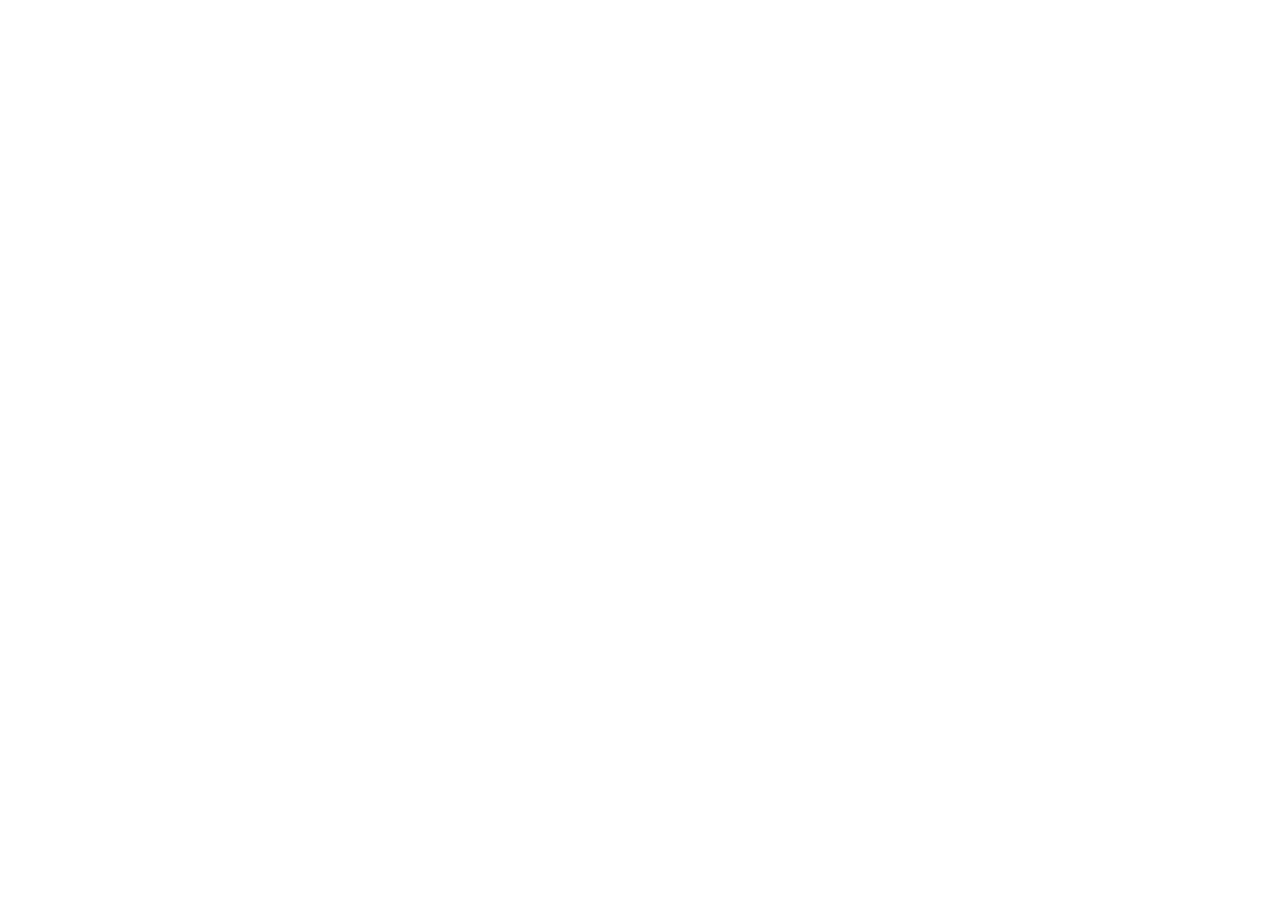
==== index.html @ 8c8f3165 "Updates" ====
<!DOCTYPE html>
<html lang="pt-BR">
  <head>
    <meta charset="UTF-8" />
    <link rel="icon" type="image/svg+xml" href="/Jujutsu-Windows/vite.svg" />
    <meta name="viewport" content="width=device-width, initial-scale=1.0" />
    <title>CRIS — Feiticeiros &amp; Maldições</title>
    <link rel="preconnect" href="https://fonts.googleapis.com" />
    <link rel="preconnect" href="https://fonts.gstatic.com" crossorigin />
    <link
      href="https://fonts.googleapis.com/css2?family=Inter:wght@400;500;600;700&display=swap"
      rel="stylesheet"
    />
    <script type="module" crossorigin src="/Jujutsu-Windows/assets/index-BtqvdsdC.js"></script>
    <link rel="stylesheet" crossorigin href="/Jujutsu-Windows/assets/index-BmxvVQAE.css">
  </head>
  <body>
    <div id="app"></div>
  </body>
</html>
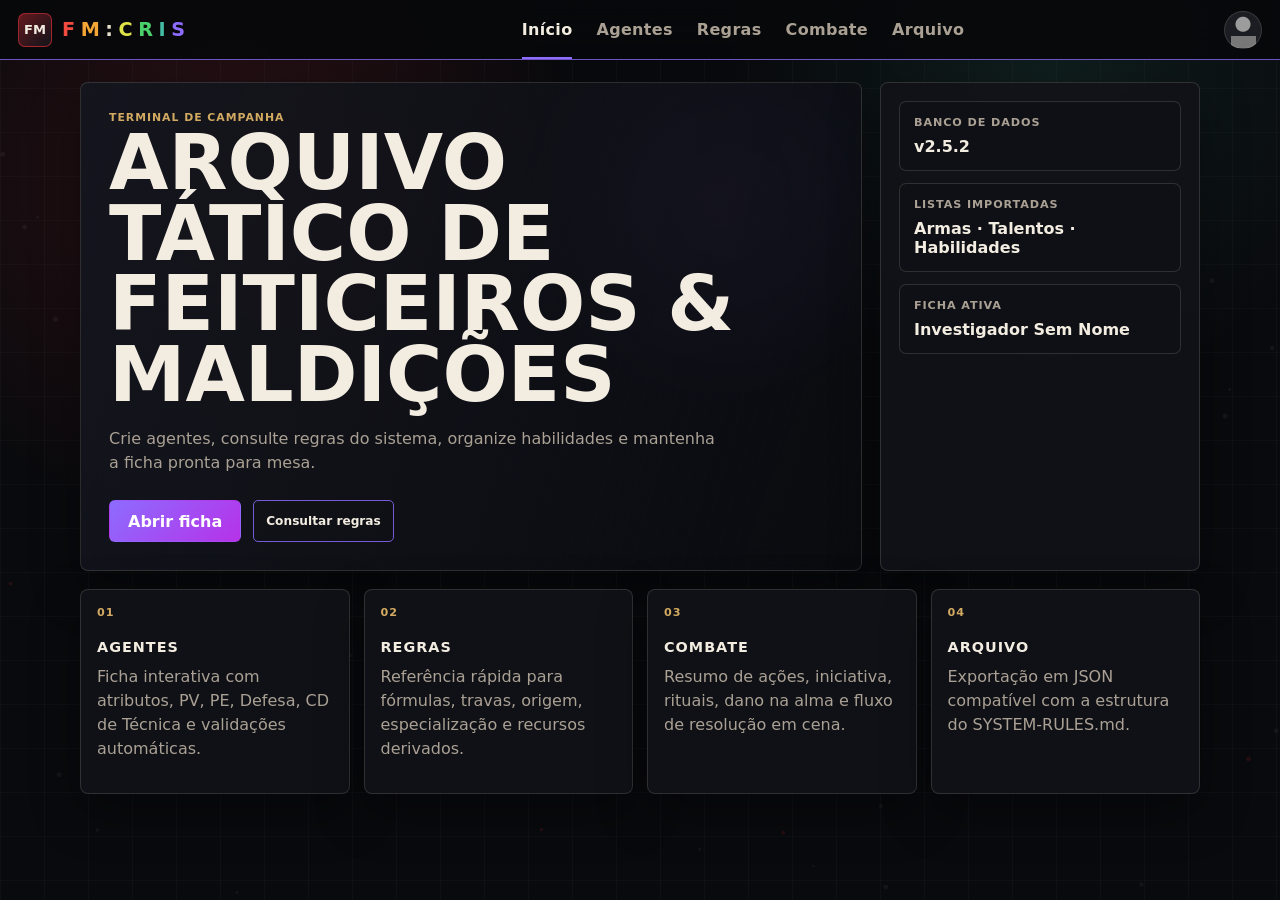
==== commit 157cfaef: "new ver" ====
--- a/index.html
+++ b/index.html
@@ -1,21 +1,241 @@
-<!DOCTYPE html>
-<html lang="pt-BR">
-  <head>
-    <meta charset="UTF-8" />
-    <link rel="icon" type="image/svg+xml" href="/Jujutsu-Windows/vite.svg" />
-    <meta name="viewport" content="width=device-width, initial-scale=1.0" />
-    <title>CRIS — Feiticeiros &amp; Maldições</title>
-    <link rel="preconnect" href="https://fonts.googleapis.com" />
-    <link rel="preconnect" href="https://fonts.gstatic.com" crossorigin />
-    <link
-      href="https://fonts.googleapis.com/css2?family=Inter:wght@400;500;600;700&display=swap"
-      rel="stylesheet"
-    />
-    <script type="module" crossorigin src="/Jujutsu-Windows/assets/index-BtqvdsdC.js"></script>
-    <link rel="stylesheet" crossorigin href="/Jujutsu-Windows/assets/index-BmxvVQAE.css">
-  </head>
-  <body>
-    <div id="app"></div>-
-  </body>
-</html>
+<!doctype html>
+<html lang="pt-BR">
+  <head>
+    <meta charset="UTF-8" />
+    <meta name="viewport" content="width=device-width, initial-scale=1.0" />
+    <title>Feiticeiros & Maldições | Ficha</title>
+    <link rel="stylesheet" href="styles.css" />
+  </head>
+  <body>
+    <canvas id="veil" aria-hidden="true"></canvas>
+
+    <header class="topbar">
+      <a class="brand" href="#home" aria-label="Feiticeiros & Maldições">
+        <span class="brand-mark">FM</span>
+        <span class="brand-name"><i>F</i><i>M</i><i>:</i><i>C</i><i>R</i><i>I</i><i>S</i></span>
+      </a>
+      <nav class="nav" aria-label="Seções">
+        <button class="nav-button is-active" data-tab="home">Início</button>
+        <button class="nav-button" data-tab="builder">Agentes</button>
+        <button class="nav-button" data-tab="rules">Regras</button>
+        <button class="nav-button" data-tab="combat">Combate</button>
+        <button class="nav-button" data-tab="export">Arquivo</button>
+      </nav>
+      <button class="profile-dot" type="button" aria-label="Perfil"></button>
+    </header>
+
+    <main class="app-shell">
+      <section class="tab-panel is-active" id="home">
+        <section class="home-grid">
+          <article class="home-hero">
+            <p class="kicker">Terminal de campanha</p>
+            <h1>Arquivo tático de Feiticeiros & Maldições</h1>
+            <p>
+              Crie agentes, consulte regras do sistema, organize habilidades e mantenha a ficha pronta para mesa.
+            </p>
+            <div class="home-actions">
+              <button class="primary-button" type="button" data-open-tab="builder">Abrir ficha</button>
+              <button class="ghost-button" type="button" data-open-tab="rules">Consultar regras</button>
+            </div>
+          </article>
+
+          <aside class="home-status">
+            <div>
+              <span>Banco de dados</span>
+              <strong>v2.5.2</strong>
+            </div>
+            <div>
+              <span>Listas importadas</span>
+              <strong>Armas · Talentos · Habilidades</strong>
+            </div>
+            <div>
+              <span>Ficha ativa</span>
+              <strong id="homeAgentName">Investigador Sem Nome</strong>
+            </div>
+          </aside>
+        </section>
+
+        <section class="home-modules">
+          <article class="module-card" data-open-tab="builder">
+            <span>01</span>
+            <h2>Agentes</h2>
+            <p>Ficha interativa com atributos, PV, PE, Defesa, CD de Técnica e validações automáticas.</p>
+          </article>
+          <article class="module-card" data-open-tab="rules">
+            <span>02</span>
+            <h2>Regras</h2>
+            <p>Referência rápida para fórmulas, travas, origem, especialização e recursos derivados.</p>
+          </article>
+          <article class="module-card" data-open-tab="combat">
+            <span>03</span>
+            <h2>Combate</h2>
+            <p>Resumo de ações, iniciativa, rituais, dano na alma e fluxo de resolução em cena.</p>
+          </article>
+          <article class="module-card" data-open-tab="export">
+            <span>04</span>
+            <h2>Arquivo</h2>
+            <p>Exportação em JSON compatível com a estrutura do SYSTEM-RULES.md.</p>
+          </article>
+        </section>
+      </section>
+
+      <section class="tab-panel" id="builder">
+        <section class="sheet-grid">
+          <aside class="character-column">
+            <section class="identity-line">
+              <div class="portrait" aria-hidden="true"></div>
+              <div class="identity-fields">
+                <label>Personagem <input id="name" value="Investigador Sem Nome" autocomplete="off" /></label>
+                <label>Origem <select id="origin"></select></label>
+              </div>
+            </section>
+
+            <section class="attribute-orbit" aria-label="Atributos">
+              <button class="orbit-edit" id="randomizeBtn" type="button" title="Gerar ficha">✦</button>
+              <div class="orbit-core">Atributos</div>
+              <div class="orbit-node orbit-top" data-attr="destreza"></div>
+              <div class="orbit-node orbit-left" data-attr="forca"></div>
+              <div class="orbit-node orbit-right" data-attr="inteligencia"></div>
+              <div class="orbit-node orbit-bottom-left" data-attr="presenca"></div>
+              <div class="orbit-node orbit-bottom-right" data-attr="constituicao"></div>
+              <div class="orbit-node orbit-hidden" data-attr="sabedoria"></div>
+            </section>
+
+            <section class="mini-stats">
+              <label>Nível <input id="level" type="number" min="1" max="20" value="1" /></label>
+              <label>XP <input id="xp" type="number" min="0" value="0" /></label>
+              <label>Grau <output id="gradeBadge">4° grau</output></label>
+            </section>
+            <p class="point-buy" id="pointBuy">Point Buy: 17 restantes</p>
+
+            <section class="resource-stack">
+              <div class="resource red"><span>Vida</span><strong id="hp">0 / 0</strong></div>
+              <div class="resource violet"><span id="energyLabel">PE</span><strong id="energy">0 / 0</strong></div>
+              <div class="resource amber"><span>Integridade</span><strong id="integrity">0 / 0</strong></div>
+            </section>
+
+            <section class="defense-row">
+              <div class="shield"><strong id="defense">10</strong></div>
+              <div>
+                <span>Defesa</span>
+                <small id="defenseFormula">10 + DES + nível</small>
+              </div>
+              <label>Iniciativa <output id="initiative">+0</output></label>
+            </section>
+
+            <section class="line-fields">
+              <label>Especialização <select id="specialization"></select></label>
+              <label>Atributo da técnica <select id="techAttr"></select></label>
+              <label>Percepção treinada <select id="perceptionTrained"><option value="no">Não</option><option value="yes">Sim</option></select></label>
+            </section>
+          </aside>
+
+          <section class="skills-column">
+            <div class="column-head">
+              <div>
+                <p class="kicker">Bônus e testes</p>
+                <h1>Perícias</h1>
+              </div>
+              <span id="levelTrace">Nível 1 · BT +2</span>
+            </div>
+            <div class="skill-table-head">
+              <span>Perícia</span>
+              <span>Atr</span>
+              <span>Bônus</span>
+              <span>Treino</span>
+            </div>
+            <div class="skill-list" id="skillList"></div>
+          </section>
+
+          <section class="details-column">
+            <div class="details-actions">
+              <button class="ghost-button" type="button">Personalização</button>
+              <button class="icon-button" type="button" title="Compartilhar">⌁</button>
+              <button class="icon-button" type="button" title="Configurações">⚙</button>
+            </div>
+
+            <nav class="detail-tabs" aria-label="Detalhes da ficha">
+              <button class="detail-tab is-active" data-detail="abilities">Habilidades</button>
+              <button class="detail-tab" data-detail="stats">Status</button>
+              <button class="detail-tab" data-detail="inventory">Inventário</button>
+              <button class="detail-tab" data-detail="notes">Descrição</button>
+            </nav>
+
+            <section class="detail-panel is-active" id="abilities">
+              <div class="filter-line">
+                <input placeholder="Filtrar habilidades" />
+                <button class="add-button" type="button">Adicionar</button>
+              </div>
+              <button class="new-button" type="button">Nova habilidade</button>
+              <div class="summary-grid" id="summaryCards"></div>
+              <section class="alerts" id="warnings" aria-live="polite"></section>
+            </section>
+
+            <section class="detail-panel" id="stats">
+              <div class="status-cards">
+                <article><span>Atenção</span><strong id="attention">0</strong></article>
+                <article><span>CD Técnica</span><strong id="techDc">0</strong></article>
+                <article><span>Alma</span><div class="meter"><i id="soulFill"></i></div></article>
+              </div>
+              <div class="attribute-grid" id="attributes"></div>
+            </section>
+
+            <section class="detail-panel" id="inventory">
+              <div class="summary-grid" id="inventoryPreview"></div>
+            </section>
+
+            <section class="detail-panel" id="notes">
+              <p class="muted-text">Use a aba Arquivo para copiar o JSON completo da ficha. Esta área fica reservada para traços, ideais, ligações, complicações e domínio inato.</p>
+            </section>
+          </section>
+        </section>
+      </section>
+
+      <section class="tab-panel" id="rules">
+        <header class="page-head">
+          <p class="kicker">Referência rápida</p>
+          <h1>Fórmulas e travas</h1>
+        </header>
+        <div class="rule-grid">
+          <article class="panel"><h2>Atributos</h2><p>Modificador = piso((atributo - 10) / 2). Qualquer mudança recalcula derivados.</p></article>
+          <article class="panel"><h2>Defesa</h2><p>10 + Mod(DES) + piso(nível / 2) + bônus. Restringidos podem somar FOR ou CON.</p></article>
+          <article class="panel"><h2>Atenção</h2><p>10 + Mod(SAB) + piso(nível / 2) + BT se Percepção estiver treinada.</p></article>
+          <article class="panel"><h2>Energia</h2><p>PE por nível vem da especialização. Técnica, Controlador e Suporte somam o modificador chave uma vez.</p></article>
+          <article class="panel"><h2>Restringido</h2><p>Não usa PE. Estamina = 4 × nível, sem aptidões amaldiçoadas e sem multiclasse.</p></article>
+          <article class="panel"><h2>Validações</h2><p>Sem energia negativa, atributos faltantes, combinações inválidas ou técnica proibida.</p></article>
+        </div>
+      </section>
+
+      <section class="tab-panel" id="combat">
+        <header class="page-head">
+          <p class="kicker">Protocolo de campo</p>
+          <h1>Combate</h1>
+        </header>
+        <div class="flow-grid">
+          <article class="panel"><span>01</span><h2>Iniciativa</h2><p>Rola Mod(DES) + bônus. Empate usa maior Mod(DES), depois novo teste.</p></article>
+          <article class="panel"><span>02</span><h2>Ações</h2><p>1 comum, 1 bônus, 1 movimento, ações livres e 1 reação por rodada.</p></article>
+          <article class="panel"><span>03</span><h2>Rituais</h2><p>Mais tempo de conjuração compra melhorias e pode exigir Prestidigitação.</p></article>
+          <article class="panel"><span>04</span><h2>Alma</h2><p>Dano na Alma reduz PV atual e máximo, ignorando defesas comuns.</p></article>
+        </div>
+        <section class="panel">
+          <h2>Ações</h2>
+          <div class="summary-grid" id="actionList"></div>
+        </section>
+      </section>
+
+      <section class="tab-panel" id="export">
+        <header class="page-head with-action">
+          <div>
+            <p class="kicker">Estrutura de dados</p>
+            <h1>JSON da ficha</h1>
+          </div>
+          <button class="ghost-button" id="copyBtn" type="button">Copiar JSON</button>
+        </header>
+        <pre class="json-box" id="jsonBox"></pre>
+      </section>
+    </main>
+
+    <script src="rules-data.js"></script>
+    <script src="app.js"></script>
+  </body>
+</html>
--- a/styles.css
+++ b/styles.css
@@ -0,0 +1,997 @@
+:root {
+  --bg: #090a0d;
+  --surface: rgba(18, 19, 24, 0.92);
+  --surface-2: #15171d;
+  --surface-3: #0f1015;
+  --line: rgba(236, 231, 220, 0.14);
+  --line-strong: rgba(236, 231, 220, 0.28);
+  --text: #f2ece1;
+  --muted: #aaa194;
+  --red: #c92d36;
+  --gold: #d2aa61;
+  --teal: #44bba4;
+  --violet: #8d6cff;
+  --orange: #f28a2e;
+  --shadow: rgba(0, 0, 0, 0.36);
+}
+
+* {
+  box-sizing: border-box;
+}
+
+html {
+  background: var(--bg);
+}
+
+body {
+  min-height: 100vh;
+  margin: 0;
+  color: var(--text);
+  font-family: Inter, ui-sans-serif, system-ui, -apple-system, BlinkMacSystemFont, "Segoe UI", sans-serif;
+  background:
+    linear-gradient(90deg, rgba(236, 231, 220, 0.026) 1px, transparent 1px),
+    linear-gradient(rgba(236, 231, 220, 0.022) 1px, transparent 1px),
+    radial-gradient(circle at 18% 20%, rgba(201, 45, 54, 0.18), transparent 28%),
+    radial-gradient(circle at 82% 8%, rgba(68, 187, 164, 0.11), transparent 24%),
+    var(--bg);
+  background-size: 44px 44px, 44px 44px, auto, auto, auto;
+  overflow-x: hidden;
+}
+
+button,
+input,
+select {
+  font: inherit;
+}
+
+button {
+  color: var(--text);
+  cursor: pointer;
+}
+
+input,
+select {
+  width: 100%;
+  min-height: 34px;
+  border: 0;
+  border-bottom: 1px solid var(--line-strong);
+  border-radius: 0;
+  padding: 0 4px;
+  color: var(--text);
+  background: transparent;
+  outline: 0;
+}
+
+select option {
+  color: #101116;
+}
+
+input:focus,
+select:focus {
+  border-color: var(--teal);
+}
+
+#veil {
+  position: fixed;
+  inset: 0;
+  z-index: 0;
+  opacity: 0.3;
+  pointer-events: none;
+}
+
+.topbar {
+  position: relative;
+  z-index: 2;
+  display: grid;
+  grid-template-columns: 260px 1fr 54px;
+  align-items: center;
+  min-height: 60px;
+  padding: 0 18px;
+  border-bottom: 1px solid rgba(141, 108, 255, 0.76);
+  background: rgba(7, 8, 10, 0.9);
+  backdrop-filter: blur(16px);
+}
+
+.brand {
+  display: inline-flex;
+  align-items: center;
+  gap: 10px;
+  color: var(--text);
+  font-weight: 900;
+  text-decoration: none;
+}
+
+.brand-mark {
+  display: grid;
+  width: 34px;
+  height: 34px;
+  place-items: center;
+  border: 1px solid rgba(201, 45, 54, 0.72);
+  border-radius: 7px;
+  background: linear-gradient(135deg, rgba(201, 45, 54, 0.48), rgba(21, 23, 29, 0.86));
+  font-size: 0.82rem;
+}
+
+.brand-name {
+  display: inline-flex;
+  gap: 4px;
+  align-items: center;
+  font-size: 1.2rem;
+  letter-spacing: 0.08em;
+}
+
+.brand-name i {
+  font-style: normal;
+}
+
+.brand-name i:nth-child(1) {
+  color: #f24b42;
+}
+
+.brand-name i:nth-child(2) {
+  color: #f5a536;
+}
+
+.brand-name i:nth-child(3) {
+  color: #e8e0cf;
+}
+
+.brand-name i:nth-child(4) {
+  color: #dfe349;
+}
+
+.brand-name i:nth-child(5) {
+  color: #4ad16c;
+}
+
+.brand-name i:nth-child(6) {
+  color: #44bba4;
+}
+
+.brand-name i:nth-child(7) {
+  color: #8d6cff;
+}
+
+.nav {
+  display: flex;
+  justify-content: center;
+  gap: 24px;
+}
+
+.nav-button,
+.detail-tab,
+.icon-button {
+  border: 0;
+  background: transparent;
+}
+
+.nav-button {
+  min-height: 58px;
+  padding: 0;
+  color: var(--muted);
+  font-weight: 700;
+  letter-spacing: 0.02em;
+}
+
+.nav-button.is-active {
+  color: var(--text);
+  box-shadow: inset 0 -2px 0 var(--violet);
+}
+
+.profile-dot {
+  width: 38px;
+  height: 38px;
+  justify-self: end;
+  border: 1px solid var(--line);
+  border-radius: 50%;
+  background:
+    radial-gradient(circle at 50% 34%, #9c9c9c 0 7px, transparent 8px),
+    linear-gradient(#777 0 0) center bottom / 25px 12px no-repeat,
+    #1c1d22;
+}
+
+.app-shell {
+  position: relative;
+  z-index: 1;
+  width: min(1120px, calc(100% - 32px));
+  margin: 0 auto;
+  padding: 22px 0 36px;
+}
+
+.tab-panel {
+  display: none;
+}
+
+.tab-panel.is-active {
+  display: block;
+}
+
+.home-grid {
+  display: grid;
+  grid-template-columns: minmax(0, 1fr) 320px;
+  gap: 18px;
+  margin-bottom: 18px;
+}
+
+.home-hero,
+.home-status,
+.module-card {
+  border: 1px solid var(--line);
+  border-radius: 8px;
+  background: var(--surface);
+  box-shadow: 0 18px 48px var(--shadow);
+  backdrop-filter: blur(16px);
+}
+
+.home-hero {
+  min-height: 280px;
+  padding: 28px;
+  background:
+    linear-gradient(110deg, rgba(20, 22, 30, 0.95), rgba(11, 12, 17, 0.78)),
+    radial-gradient(circle at 82% 24%, rgba(141, 108, 255, 0.26), transparent 28%),
+    repeating-linear-gradient(105deg, rgba(201, 45, 54, 0.06) 0 1px, transparent 1px 16px);
+}
+
+.home-hero h1 {
+  max-width: 760px;
+  margin-bottom: 16px;
+  font-size: clamp(2.4rem, 6vw, 5.5rem);
+  line-height: 0.92;
+  letter-spacing: 0;
+  text-transform: uppercase;
+}
+
+.home-hero p:not(.kicker) {
+  max-width: 620px;
+  margin-bottom: 24px;
+  color: var(--muted);
+  font-size: 1rem;
+  line-height: 1.55;
+}
+
+.home-actions {
+  display: flex;
+  flex-wrap: wrap;
+  gap: 12px;
+}
+
+.primary-button {
+  min-height: 42px;
+  border: 1px solid transparent;
+  border-radius: 6px;
+  padding: 0 18px;
+  color: #fff;
+  background: linear-gradient(135deg, var(--violet), #b632e9);
+  font-weight: 900;
+}
+
+.home-status {
+  display: grid;
+  align-content: start;
+  gap: 12px;
+  padding: 18px;
+}
+
+.home-status div {
+  padding: 14px;
+  border: 1px solid var(--line);
+  border-radius: 7px;
+  background: var(--surface-3);
+}
+
+.home-status span,
+.module-card span {
+  display: block;
+  color: var(--muted);
+  font-size: 0.7rem;
+  font-weight: 900;
+  letter-spacing: 0.08em;
+  text-transform: uppercase;
+}
+
+.home-status strong {
+  display: block;
+  margin-top: 8px;
+  font-size: 1rem;
+}
+
+.home-modules {
+  display: grid;
+  grid-template-columns: repeat(4, minmax(0, 1fr));
+  gap: 14px;
+}
+
+.module-card {
+  min-height: 170px;
+  padding: 16px;
+  transition: 150ms ease;
+  cursor: pointer;
+}
+
+.module-card:hover {
+  border-color: rgba(141, 108, 255, 0.8);
+  transform: translateY(-2px);
+}
+
+.module-card span {
+  color: var(--gold);
+}
+
+.module-card h2 {
+  margin-top: 20px;
+  margin-bottom: 10px;
+}
+
+.module-card p {
+  color: var(--muted);
+  line-height: 1.5;
+}
+
+.sheet-grid {
+  display: grid;
+  grid-template-columns: 315px 270px minmax(360px, 1fr);
+  gap: 18px;
+  align-items: start;
+}
+
+.character-column,
+.skills-column,
+.details-column,
+.panel,
+.page-head {
+  border: 1px solid var(--line);
+  border-radius: 8px;
+  background: var(--surface);
+  box-shadow: 0 18px 48px var(--shadow);
+  backdrop-filter: blur(16px);
+}
+
+.character-column,
+.skills-column,
+.details-column {
+  padding: 16px;
+}
+
+.identity-line {
+  display: grid;
+  grid-template-columns: 54px 1fr;
+  gap: 14px;
+}
+
+.portrait {
+  width: 54px;
+  height: 54px;
+  border: 1px solid var(--line);
+  border-radius: 6px;
+  background:
+    radial-gradient(circle at 50% 32%, #a9afb0 0 9px, transparent 10px),
+    linear-gradient(#a9afb0 0 0) center bottom / 31px 15px no-repeat,
+    #e8e8e8;
+}
+
+.identity-fields,
+.line-fields {
+  display: grid;
+  gap: 9px;
+}
+
+label {
+  display: grid;
+  gap: 5px;
+  color: var(--muted);
+  font-size: 0.68rem;
+  font-weight: 800;
+  letter-spacing: 0.08em;
+  text-transform: uppercase;
+}
+
+.attribute-orbit {
+  position: relative;
+  width: 282px;
+  height: 282px;
+  margin: 20px auto 4px;
+  background:
+    radial-gradient(circle, transparent 0 48px, rgba(236, 231, 220, 0.78) 49px 51px, transparent 52px),
+    radial-gradient(circle, transparent 0 82px, rgba(236, 231, 220, 0.45) 83px 85px, transparent 86px),
+    conic-gradient(from 12deg, transparent 0 11deg, rgba(236, 231, 220, 0.5) 11deg 14deg, transparent 14deg 72deg, rgba(236, 231, 220, 0.5) 72deg 75deg, transparent 75deg 144deg, rgba(236, 231, 220, 0.5) 144deg 147deg, transparent 147deg 216deg, rgba(236, 231, 220, 0.5) 216deg 219deg, transparent 219deg 288deg, rgba(236, 231, 220, 0.5) 288deg 291deg, transparent 291deg);
+}
+
+.orbit-core {
+  position: absolute;
+  inset: 100px;
+  display: grid;
+  place-items: center;
+  border-radius: 50%;
+  background: rgba(242, 236, 225, 0.94);
+  color: #111;
+  font-weight: 900;
+  text-transform: uppercase;
+}
+
+.orbit-edit {
+  position: absolute;
+  top: 6px;
+  right: 2px;
+  z-index: 3;
+  border: 0;
+  color: var(--gold);
+  background: transparent;
+  font-size: 1.15rem;
+}
+
+.orbit-node {
+  position: absolute;
+  display: grid;
+  width: 76px;
+  height: 76px;
+  place-items: center;
+  border: 3px solid rgba(242, 236, 225, 0.92);
+  border-radius: 50%;
+  background: #101116;
+  text-align: center;
+}
+
+.orbit-node::before {
+  content: "";
+  position: absolute;
+  inset: -8px;
+  border: 1px dashed rgba(242, 236, 225, 0.55);
+  border-radius: 50%;
+}
+
+.orbit-node strong,
+.orbit-node span,
+.orbit-node small {
+  display: block;
+  line-height: 1;
+}
+
+.orbit-node strong {
+  font-size: 1.3rem;
+}
+
+.orbit-node span {
+  color: var(--muted);
+  font-size: 0.55rem;
+  font-weight: 800;
+  text-transform: uppercase;
+}
+
+.orbit-node small {
+  font-size: 1rem;
+}
+
+.orbit-top {
+  left: 103px;
+  top: 4px;
+}
+
+.orbit-left {
+  left: 16px;
+  top: 94px;
+}
+
+.orbit-right {
+  right: 16px;
+  top: 94px;
+}
+
+.orbit-bottom-left {
+  left: 50px;
+  bottom: 16px;
+}
+
+.orbit-bottom-right {
+  right: 50px;
+  bottom: 16px;
+}
+
+.orbit-hidden {
+  display: none;
+}
+
+.mini-stats {
+  display: grid;
+  grid-template-columns: repeat(3, 1fr);
+  gap: 9px;
+  margin: 12px 0 22px;
+}
+
+.mini-stats output {
+  display: grid;
+  min-height: 34px;
+  place-items: center;
+  border: 1px solid var(--line-strong);
+  border-radius: 5px;
+  color: var(--text);
+  text-align: center;
+}
+
+.point-buy {
+  margin: -8px 0 18px;
+  color: var(--gold);
+  font-size: 0.78rem;
+  font-weight: 900;
+  text-align: center;
+  text-transform: uppercase;
+}
+
+.resource-stack {
+  display: grid;
+  gap: 14px;
+}
+
+.resource {
+  display: grid;
+  grid-template-columns: 84px 1fr;
+  align-items: center;
+  min-height: 34px;
+  padding: 0 12px;
+  border-radius: 5px;
+}
+
+.resource span {
+  font-size: 0.68rem;
+  font-weight: 900;
+  letter-spacing: 0.08em;
+  text-transform: uppercase;
+}
+
+.resource strong {
+  text-align: center;
+}
+
+.resource.red {
+  background: linear-gradient(90deg, var(--red), #9d1e26);
+}
+
+.resource.violet {
+  background: linear-gradient(90deg, var(--violet), #7e28d9);
+}
+
+.resource.amber {
+  background: linear-gradient(90deg, var(--orange), #c96a15);
+}
+
+.defense-row {
+  display: grid;
+  grid-template-columns: 52px 1fr 74px;
+  gap: 12px;
+  align-items: center;
+  margin: 22px 0;
+}
+
+.shield {
+  display: grid;
+  width: 52px;
+  height: 60px;
+  place-items: center;
+  border: 3px solid var(--text);
+  clip-path: polygon(50% 0, 95% 16%, 88% 72%, 50% 100%, 12% 72%, 5% 16%);
+}
+
+.defense-row span {
+  display: block;
+  color: var(--muted);
+  font-weight: 900;
+  text-transform: uppercase;
+}
+
+.defense-row small {
+  color: var(--text);
+}
+
+.defense-row output {
+  display: block;
+  min-height: 24px;
+  border-bottom: 1px solid var(--line-strong);
+  color: var(--text);
+  text-align: center;
+}
+
+.column-head {
+  display: flex;
+  align-items: end;
+  justify-content: space-between;
+  gap: 12px;
+  margin-bottom: 12px;
+}
+
+.kicker {
+  margin: 0 0 4px;
+  color: var(--gold);
+  font-size: 0.68rem;
+  font-weight: 900;
+  letter-spacing: 0.09em;
+  text-transform: uppercase;
+}
+
+h1,
+h2,
+p {
+  margin-top: 0;
+}
+
+h1 {
+  margin-bottom: 0;
+  font-size: 1.35rem;
+  line-height: 1;
+}
+
+h2 {
+  margin-bottom: 10px;
+  font-size: 0.9rem;
+  letter-spacing: 0.07em;
+  text-transform: uppercase;
+}
+
+.column-head span {
+  color: var(--muted);
+  font-size: 0.76rem;
+  white-space: nowrap;
+}
+
+.skill-table-head,
+.skill-row {
+  display: grid;
+  grid-template-columns: minmax(102px, 1fr) 44px 52px 44px;
+  gap: 6px;
+  align-items: center;
+}
+
+.skill-table-head {
+  margin-bottom: 8px;
+  color: var(--muted);
+  font-size: 0.64rem;
+  font-weight: 900;
+  letter-spacing: 0.08em;
+  text-align: center;
+  text-transform: uppercase;
+}
+
+.skill-list {
+  display: grid;
+  gap: 4px;
+}
+
+.skill-row {
+  min-height: 24px;
+  color: var(--text);
+  font-size: 0.78rem;
+}
+
+.skill-row span:not(.skill-name) {
+  text-align: center;
+}
+
+.skill-name {
+  overflow: hidden;
+  text-overflow: ellipsis;
+  white-space: nowrap;
+}
+
+.skill-name::before {
+  content: "✦";
+  margin-right: 6px;
+  color: var(--muted);
+}
+
+.skill-row.trained {
+  color: #5ee178;
+}
+
+.skill-row .train {
+  border-bottom: 1px solid var(--line-strong);
+}
+
+.details-actions {
+  display: flex;
+  justify-content: end;
+  gap: 8px;
+  margin-bottom: 10px;
+}
+
+.ghost-button,
+.add-button,
+.new-button,
+.icon-button {
+  min-height: 32px;
+  border: 1px solid rgba(141, 108, 255, 0.82);
+  border-radius: 5px;
+  background: transparent;
+}
+
+.ghost-button,
+.add-button,
+.new-button {
+  padding: 0 12px;
+  font-size: 0.76rem;
+  font-weight: 800;
+}
+
+.icon-button {
+  width: 32px;
+  border-color: var(--line);
+}
+
+.detail-tabs {
+  display: flex;
+  gap: 18px;
+  margin-bottom: 22px;
+  overflow-x: auto;
+}
+
+.detail-tab {
+  min-height: 28px;
+  padding: 0;
+  color: var(--muted);
+  font-size: 0.76rem;
+  font-weight: 800;
+  letter-spacing: 0.06em;
+  text-transform: uppercase;
+  white-space: nowrap;
+}
+
+.detail-tab.is-active {
+  color: var(--text);
+  box-shadow: inset 0 -2px 0 var(--violet);
+}
+
+.detail-panel {
+  display: none;
+}
+
+.detail-panel.is-active {
+  display: block;
+}
+
+.filter-line {
+  display: grid;
+  grid-template-columns: 1fr auto;
+  gap: 12px;
+  align-items: end;
+}
+
+.add-button {
+  background: var(--violet);
+}
+
+.new-button {
+  display: block;
+  margin: 24px 0 12px auto;
+}
+
+.summary-grid {
+  display: grid;
+  gap: 10px;
+}
+
+.summary-card,
+.action-card,
+.status-cards article,
+.panel {
+  border: 1px solid var(--line);
+  border-radius: 7px;
+  background: var(--surface-2);
+}
+
+.summary-card,
+.action-card {
+  padding: 13px;
+}
+
+.summary-card strong,
+.action-card strong {
+  display: block;
+  margin-bottom: 7px;
+}
+
+.summary-card span,
+.action-card span,
+.panel p,
+.muted-text {
+  color: var(--muted);
+  line-height: 1.5;
+}
+
+.alerts {
+  display: grid;
+  gap: 7px;
+  margin-top: 16px;
+  color: var(--muted);
+  font-size: 0.84rem;
+}
+
+.warning {
+  border-left: 3px solid var(--red);
+  padding-left: 10px;
+  color: #ffd4d4;
+}
+
+.status-cards {
+  display: grid;
+  grid-template-columns: repeat(3, 1fr);
+  gap: 10px;
+  margin-bottom: 14px;
+}
+
+.status-cards article {
+  min-height: 84px;
+  padding: 12px;
+}
+
+.status-cards span,
+.attribute-card span {
+  display: block;
+  color: var(--muted);
+  font-size: 0.68rem;
+  font-weight: 900;
+  letter-spacing: 0.08em;
+  text-transform: uppercase;
+}
+
+.status-cards strong {
+  display: block;
+  margin-top: 8px;
+  font-size: 1.8rem;
+}
+
+.meter {
+  height: 10px;
+  margin-top: 16px;
+  overflow: hidden;
+  border-radius: 999px;
+  background: rgba(236, 231, 220, 0.08);
+}
+
+.meter i {
+  display: block;
+  width: 100%;
+  height: 100%;
+  background: linear-gradient(90deg, var(--red), var(--gold), var(--teal));
+}
+
+.attribute-grid {
+  display: grid;
+  grid-template-columns: repeat(2, minmax(0, 1fr));
+  gap: 10px;
+}
+
+.attribute-card {
+  display: grid;
+  gap: 8px;
+  min-height: 126px;
+  padding: 11px;
+  border: 1px solid var(--line);
+  border-radius: 7px;
+  background: var(--surface-3);
+}
+
+.attribute-card strong {
+  font-size: 1.3rem;
+}
+
+.attribute-controls {
+  display: grid;
+  grid-template-columns: 32px 1fr 32px;
+  gap: 6px;
+}
+
+.attribute-controls button {
+  min-height: 32px;
+  border: 1px solid var(--line);
+  border-radius: 5px;
+  background: rgba(236, 231, 220, 0.04);
+}
+
+.attribute-controls input {
+  min-height: 32px;
+  text-align: center;
+}
+
+.page-head,
+.panel {
+  padding: 18px;
+}
+
+.page-head {
+  margin-bottom: 18px;
+}
+
+.page-head.with-action {
+  display: flex;
+  justify-content: space-between;
+  gap: 16px;
+  align-items: end;
+}
+
+.rule-grid,
+.flow-grid {
+  display: grid;
+  grid-template-columns: repeat(3, 1fr);
+  gap: 14px;
+}
+
+.flow-grid {
+  grid-template-columns: repeat(4, 1fr);
+  margin-bottom: 14px;
+}
+
+.flow-grid .panel span {
+  display: block;
+  margin-bottom: 8px;
+  color: var(--red);
+  font-weight: 900;
+}
+
+.json-box {
+  min-height: 560px;
+  max-height: 70vh;
+  overflow: auto;
+  margin: 0;
+  padding: 18px;
+  border: 1px solid var(--line);
+  border-radius: 8px;
+  background: #07080a;
+  color: #d9f7e9;
+  font-size: 0.9rem;
+  line-height: 1.55;
+  white-space: pre-wrap;
+}
+
+@media (max-width: 1180px) {
+  .app-shell {
+    width: min(760px, calc(100% - 24px));
+  }
+
+  .home-grid,
+  .sheet-grid,
+  .rule-grid,
+  .flow-grid {
+    grid-template-columns: 1fr;
+  }
+
+  .home-modules {
+    grid-template-columns: repeat(2, minmax(0, 1fr));
+  }
+
+  .character-column {
+    max-width: 420px;
+    margin: 0 auto;
+  }
+}
+
+@media (max-width: 720px) {
+  .topbar {
+    grid-template-columns: 1fr;
+    gap: 8px;
+    padding: 10px 12px;
+  }
+
+  .nav {
+    justify-content: start;
+    gap: 16px;
+    overflow-x: auto;
+  }
+
+  .nav-button {
+    min-height: 36px;
+    white-space: nowrap;
+  }
+
+  .profile-dot {
+    display: none;
+  }
+
+  .mini-stats,
+  .status-cards,
+  .attribute-grid,
+  .home-modules {
+    grid-template-columns: 1fr;
+  }
+
+  .filter-line,
+  .defense-row {
+    grid-template-columns: 1fr;
+  }
+}
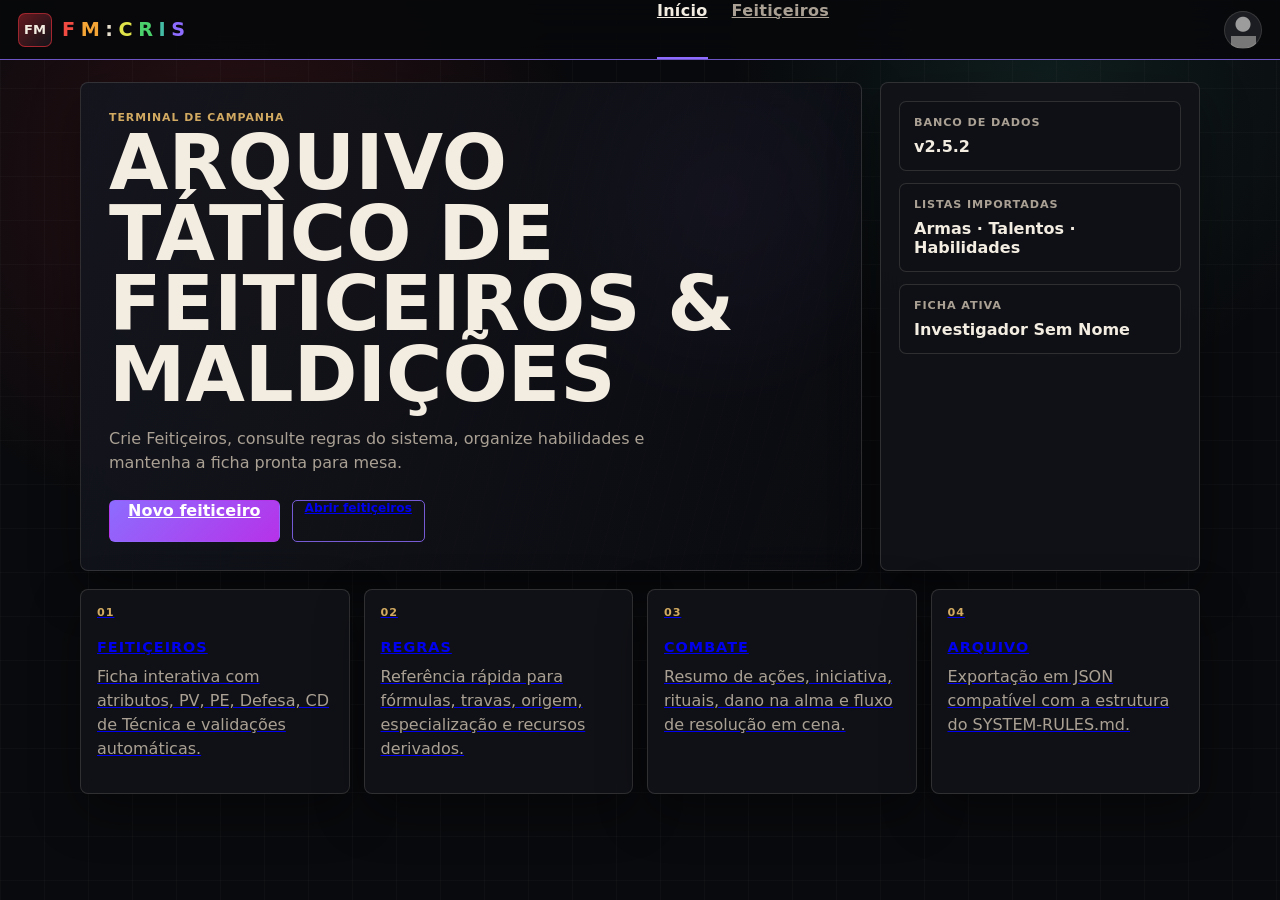
==== commit a18d2c2f: "Update master content and set as new main" ====
--- a/index.html
+++ b/index.html
@@ -3,23 +3,20 @@
   <head>
     <meta charset="UTF-8" />
     <meta name="viewport" content="width=device-width, initial-scale=1.0" />
-    <title>Feiticeiros & Maldições | Ficha</title>
+    <title>Feiticeiros & Maldições</title>
     <link rel="stylesheet" href="styles.css" />
   </head>
   <body>
     <canvas id="veil" aria-hidden="true"></canvas>
 
     <header class="topbar">
-      <a class="brand" href="#home" aria-label="Feiticeiros & Maldições">
+      <a class="brand" href="index.html" aria-label="Feiticeiros & Maldições">
         <span class="brand-mark">FM</span>
         <span class="brand-name"><i>F</i><i>M</i><i>:</i><i>C</i><i>R</i><i>I</i><i>S</i></span>
       </a>
       <nav class="nav" aria-label="Seções">
-        <button class="nav-button is-active" data-tab="home">Início</button>
-        <button class="nav-button" data-tab="builder">Agentes</button>
-        <button class="nav-button" data-tab="rules">Regras</button>
-        <button class="nav-button" data-tab="combat">Combate</button>
-        <button class="nav-button" data-tab="export">Arquivo</button>
+        <a class="nav-button is-active" href="index.html">Início</a>
+        <a class="nav-button" href="builder.html">Feitiçeiros</a>
       </nav>
       <button class="profile-dot" type="button" aria-label="Perfil"></button>
     </header>
@@ -31,11 +28,11 @@
             <p class="kicker">Terminal de campanha</p>
             <h1>Arquivo tático de Feiticeiros & Maldições</h1>
             <p>
-              Crie agentes, consulte regras do sistema, organize habilidades e mantenha a ficha pronta para mesa.
+              Crie Feitiçeiros, consulte regras do sistema, organize habilidades e mantenha a ficha pronta para mesa.
             </p>
             <div class="home-actions">
-              <button class="primary-button" type="button" data-open-tab="builder">Abrir ficha</button>
-              <button class="ghost-button" type="button" data-open-tab="rules">Consultar regras</button>
+              <a class="primary-button" href="builder.html">Novo feiticeiro</a>
+              <a class="ghost-button" href="builder.html">Abrir feitiçeiros</a>
             </div>
           </article>
 
@@ -56,186 +53,28 @@
         </section>
 
         <section class="home-modules">
-          <article class="module-card" data-open-tab="builder">
+          <a class="module-card" href="builder.html">
             <span>01</span>
-            <h2>Agentes</h2>
+            <h2>Feitiçeiros</h2>
             <p>Ficha interativa com atributos, PV, PE, Defesa, CD de Técnica e validações automáticas.</p>
-          </article>
-          <article class="module-card" data-open-tab="rules">
+          </a>
+          <a class="module-card" href="#">
             <span>02</span>
             <h2>Regras</h2>
             <p>Referência rápida para fórmulas, travas, origem, especialização e recursos derivados.</p>
-          </article>
-          <article class="module-card" data-open-tab="combat">
+          </a>
+          <a class="module-card" href="#">
             <span>03</span>
             <h2>Combate</h2>
             <p>Resumo de ações, iniciativa, rituais, dano na alma e fluxo de resolução em cena.</p>
-          </article>
-          <article class="module-card" data-open-tab="export">
+          </a>
+          <a class="module-card" href="#">
             <span>04</span>
             <h2>Arquivo</h2>
             <p>Exportação em JSON compatível com a estrutura do SYSTEM-RULES.md.</p>
-          </article>
+          </a>
         </section>
       </section>
-
-      <section class="tab-panel" id="builder">
-        <section class="sheet-grid">
-          <aside class="character-column">
-            <section class="identity-line">
-              <div class="portrait" aria-hidden="true"></div>
-              <div class="identity-fields">
-                <label>Personagem <input id="name" value="Investigador Sem Nome" autocomplete="off" /></label>
-                <label>Origem <select id="origin"></select></label>
-              </div>
-            </section>
-
-            <section class="attribute-orbit" aria-label="Atributos">
-              <button class="orbit-edit" id="randomizeBtn" type="button" title="Gerar ficha">✦</button>
-              <div class="orbit-core">Atributos</div>
-              <div class="orbit-node orbit-top" data-attr="destreza"></div>
-              <div class="orbit-node orbit-left" data-attr="forca"></div>
-              <div class="orbit-node orbit-right" data-attr="inteligencia"></div>
-              <div class="orbit-node orbit-bottom-left" data-attr="presenca"></div>
-              <div class="orbit-node orbit-bottom-right" data-attr="constituicao"></div>
-              <div class="orbit-node orbit-hidden" data-attr="sabedoria"></div>
-            </section>
-
-            <section class="mini-stats">
-              <label>Nível <input id="level" type="number" min="1" max="20" value="1" /></label>
-              <label>XP <input id="xp" type="number" min="0" value="0" /></label>
-              <label>Grau <output id="gradeBadge">4° grau</output></label>
-            </section>
-            <p class="point-buy" id="pointBuy">Point Buy: 17 restantes</p>
-
-            <section class="resource-stack">
-              <div class="resource red"><span>Vida</span><strong id="hp">0 / 0</strong></div>
-              <div class="resource violet"><span id="energyLabel">PE</span><strong id="energy">0 / 0</strong></div>
-              <div class="resource amber"><span>Integridade</span><strong id="integrity">0 / 0</strong></div>
-            </section>
-
-            <section class="defense-row">
-              <div class="shield"><strong id="defense">10</strong></div>
-              <div>
-                <span>Defesa</span>
-                <small id="defenseFormula">10 + DES + nível</small>
-              </div>
-              <label>Iniciativa <output id="initiative">+0</output></label>
-            </section>
-
-            <section class="line-fields">
-              <label>Especialização <select id="specialization"></select></label>
-              <label>Atributo da técnica <select id="techAttr"></select></label>
-              <label>Percepção treinada <select id="perceptionTrained"><option value="no">Não</option><option value="yes">Sim</option></select></label>
-            </section>
-          </aside>
-
-          <section class="skills-column">
-            <div class="column-head">
-              <div>
-                <p class="kicker">Bônus e testes</p>
-                <h1>Perícias</h1>
-              </div>
-              <span id="levelTrace">Nível 1 · BT +2</span>
-            </div>
-            <div class="skill-table-head">
-              <span>Perícia</span>
-              <span>Atr</span>
-              <span>Bônus</span>
-              <span>Treino</span>
-            </div>
-            <div class="skill-list" id="skillList"></div>
-          </section>
-
-          <section class="details-column">
-            <div class="details-actions">
-              <button class="ghost-button" type="button">Personalização</button>
-              <button class="icon-button" type="button" title="Compartilhar">⌁</button>
-              <button class="icon-button" type="button" title="Configurações">⚙</button>
-            </div>
-
-            <nav class="detail-tabs" aria-label="Detalhes da ficha">
-              <button class="detail-tab is-active" data-detail="abilities">Habilidades</button>
-              <button class="detail-tab" data-detail="stats">Status</button>
-              <button class="detail-tab" data-detail="inventory">Inventário</button>
-              <button class="detail-tab" data-detail="notes">Descrição</button>
-            </nav>
-
-            <section class="detail-panel is-active" id="abilities">
-              <div class="filter-line">
-                <input placeholder="Filtrar habilidades" />
-                <button class="add-button" type="button">Adicionar</button>
-              </div>
-              <button class="new-button" type="button">Nova habilidade</button>
-              <div class="summary-grid" id="summaryCards"></div>
-              <section class="alerts" id="warnings" aria-live="polite"></section>
-            </section>
-
-            <section class="detail-panel" id="stats">
-              <div class="status-cards">
-                <article><span>Atenção</span><strong id="attention">0</strong></article>
-                <article><span>CD Técnica</span><strong id="techDc">0</strong></article>
-                <article><span>Alma</span><div class="meter"><i id="soulFill"></i></div></article>
-              </div>
-              <div class="attribute-grid" id="attributes"></div>
-            </section>
-
-            <section class="detail-panel" id="inventory">
-              <div class="summary-grid" id="inventoryPreview"></div>
-            </section>
-
-            <section class="detail-panel" id="notes">
-              <p class="muted-text">Use a aba Arquivo para copiar o JSON completo da ficha. Esta área fica reservada para traços, ideais, ligações, complicações e domínio inato.</p>
-            </section>
-          </section>
-        </section>
-      </section>
-
-      <section class="tab-panel" id="rules">
-        <header class="page-head">
-          <p class="kicker">Referência rápida</p>
-          <h1>Fórmulas e travas</h1>
-        </header>
-        <div class="rule-grid">
-          <article class="panel"><h2>Atributos</h2><p>Modificador = piso((atributo - 10) / 2). Qualquer mudança recalcula derivados.</p></article>
-          <article class="panel"><h2>Defesa</h2><p>10 + Mod(DES) + piso(nível / 2) + bônus. Restringidos podem somar FOR ou CON.</p></article>
-          <article class="panel"><h2>Atenção</h2><p>10 + Mod(SAB) + piso(nível / 2) + BT se Percepção estiver treinada.</p></article>
-          <article class="panel"><h2>Energia</h2><p>PE por nível vem da especialização. Técnica, Controlador e Suporte somam o modificador chave uma vez.</p></article>
-          <article class="panel"><h2>Restringido</h2><p>Não usa PE. Estamina = 4 × nível, sem aptidões amaldiçoadas e sem multiclasse.</p></article>
-          <article class="panel"><h2>Validações</h2><p>Sem energia negativa, atributos faltantes, combinações inválidas ou técnica proibida.</p></article>
-        </div>
-      </section>
-
-      <section class="tab-panel" id="combat">
-        <header class="page-head">
-          <p class="kicker">Protocolo de campo</p>
-          <h1>Combate</h1>
-        </header>
-        <div class="flow-grid">
-          <article class="panel"><span>01</span><h2>Iniciativa</h2><p>Rola Mod(DES) + bônus. Empate usa maior Mod(DES), depois novo teste.</p></article>
-          <article class="panel"><span>02</span><h2>Ações</h2><p>1 comum, 1 bônus, 1 movimento, ações livres e 1 reação por rodada.</p></article>
-          <article class="panel"><span>03</span><h2>Rituais</h2><p>Mais tempo de conjuração compra melhorias e pode exigir Prestidigitação.</p></article>
-          <article class="panel"><span>04</span><h2>Alma</h2><p>Dano na Alma reduz PV atual e máximo, ignorando defesas comuns.</p></article>
-        </div>
-        <section class="panel">
-          <h2>Ações</h2>
-          <div class="summary-grid" id="actionList"></div>
-        </section>
-      </section>
-
-      <section class="tab-panel" id="export">
-        <header class="page-head with-action">
-          <div>
-            <p class="kicker">Estrutura de dados</p>
-            <h1>JSON da ficha</h1>
-          </div>
-          <button class="ghost-button" id="copyBtn" type="button">Copiar JSON</button>
-        </header>
-        <pre class="json-box" id="jsonBox"></pre>
-      </section>
     </main>
-
-    <script src="rules-data.js"></script>
-    <script src="app.js"></script>
   </body>
 </html>
--- a/styles.css
+++ b/styles.css
@@ -898,6 +898,24 @@
   margin-bottom: 18px;
 }
 
+.builder-start {
+  max-width: 680px;
+  margin: 0 auto;
+  padding: 42px 34px;
+  border: 1px solid var(--line);
+  border-radius: 18px;
+  background: var(--surface);
+  box-shadow: 0 26px 70px rgba(0, 0, 0, 0.18);
+  text-align: center;
+}
+
+.builder-start p {
+  max-width: 520px;
+  margin: 0 auto 28px;
+  color: var(--muted);
+  line-height: 1.7;
+}
+
 .page-head.with-action {
   display: flex;
   justify-content: space-between;
